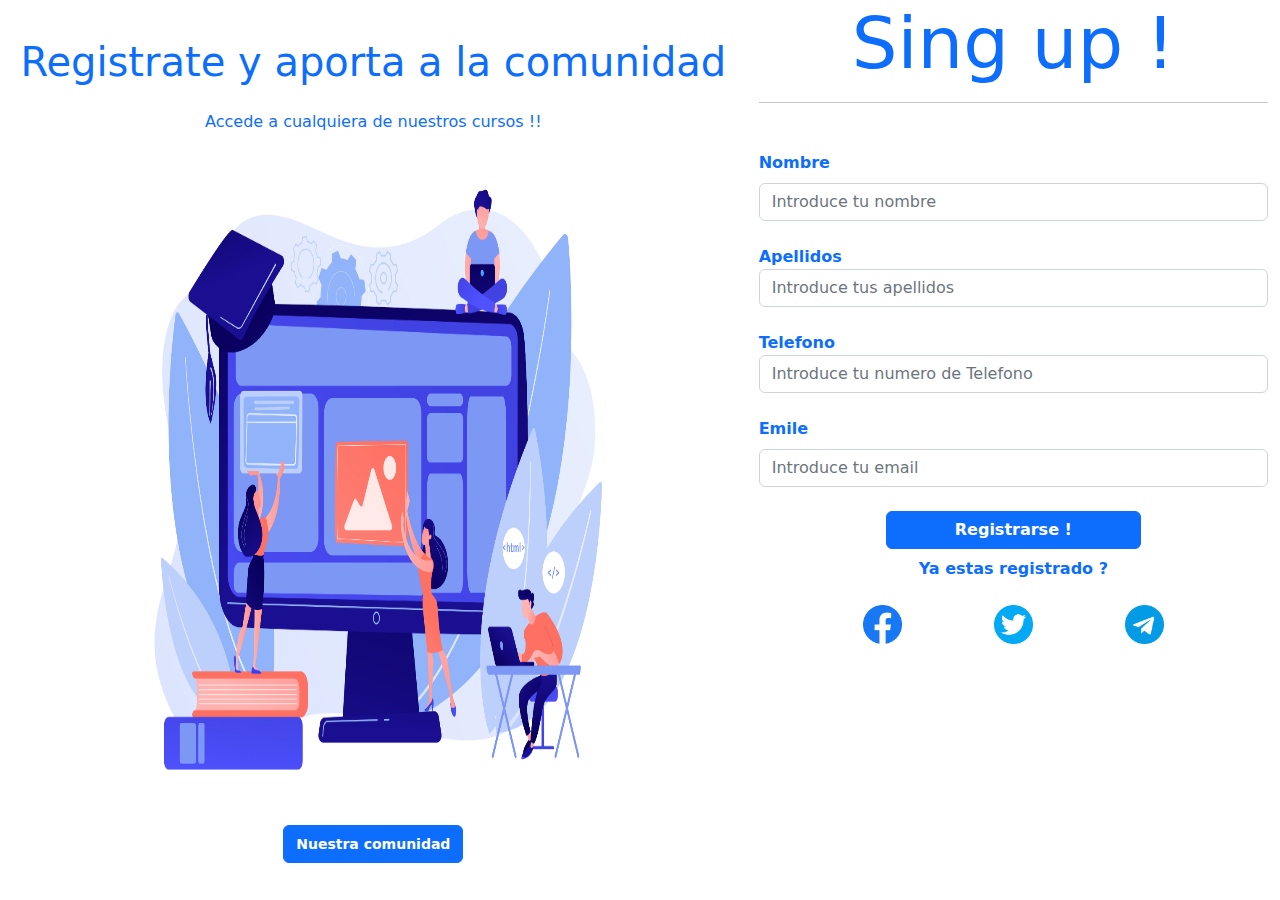
==== ZeroProject/usersInfo/plantillas/autenticacion/registrarse.html @ 6b2b47ce "reestructurandi sistema de ficheros" ====
<!DOCTYPE html>
<html lang="en">
<head>
    <meta charset="UTF-8">
    <meta http-equiv="X-UA-Compatible" content="IE=edge">
    <meta name="viewport" content="width=device-width, initial-scale=1.0">
    <title>Formulario</title>
    <link rel="stylesheet" href="./bootstrap-css/bootstrap.min.css">
    <link rel="stylesheet" href="./formulario.css">
</head>
<body>
    <section class="container-fluid">
        <article class="row ">
            <div class="col col-7 d-flex flex-column justify-content-center align-items-center text-primary div-img">
                <h1 class="d-block">Registrate y aporta a la comunidad</h1>
                <p class="mt-3">Accede a cualquiera de nuestros cursos !!</p>
                <img src="./imgs/para_form.jpg" class="w-75 h-75">
                <button class="btn btn-primary"><a href="#" class="text-decoration-none text-white"><small><b>Nuestra comunidad</b></small></a></button>
            </div>
            <div class="col col-5 div-formulario">
                <p class="display-2 text-center text-primary"><b>Sing up !</b></p>
                <hr>
                <form class="mt-5">
                    <div>
                        <label class="form-label text-primary"><b>Nombre</b></label>
                        <input type="text" name="nombre" class="form-control" placeholder="Introduce tu nombre">
                    </div>
                    <br>
                    <div>
                        <label class="from-label text-primary"><b>Apellidos</b></label>
                        <input type="text" name="apellidos" placeholder="Introduce tus apellidos" class="form-control">
                    </div>    
                    <br>
                    <div>
                        <label class="from-label text-primary"><b>Telefono</b></label>
                        <input type="number" name="tfno" class="form-control" placeholder="Introduce tu numero de Telefono">
                    </div>
                    <br>
                    <div>
                        <label class="form-label text-primary"><b>Emile</b></label>
                        <input class="form-control" name="email" placeholder="Introduce tu email" type="email">
                    </div>
                    <br>
                    <div class="d-flex justify-content-evenly align-items-center">
                        <button class="btn btn-primary text-white w-50 ">
                            <!--<img src="./imgs/send (1).png" class="message">-->
                            <b>Registrarse !</b></button>
                    </div>

                    <div class="d-flex justify-content-center mt-2">
                        <a href="#" class="text-decoration-none text-primary"><b>Ya estas registrado ?</b></a>
                    </div>

                    <div class="container mt-4 d-flex justify-content-evenly align-items-center">
                        <img src="./imgs/facebook.png" class="icon">
                        <img src="./imgs/gorjeo.png" class="icon">
                        <img src="./imgs/telegrama.png" class="icon">
                    </div>
</body>
</html>
---- ZeroProject/usersInfo/plantillas/autenticacion/formulario.css ----
* {
    box-sizing: border-box;
    padding: 0;
    margin: 0;
}

.div-img {
    height: 100vh;
}

.div-formulario {
    height: 100vh;
}

.icon {
    width: 8%;
    height: 8%;
}

.message {
    width: 12%;
    height: 12%;
}
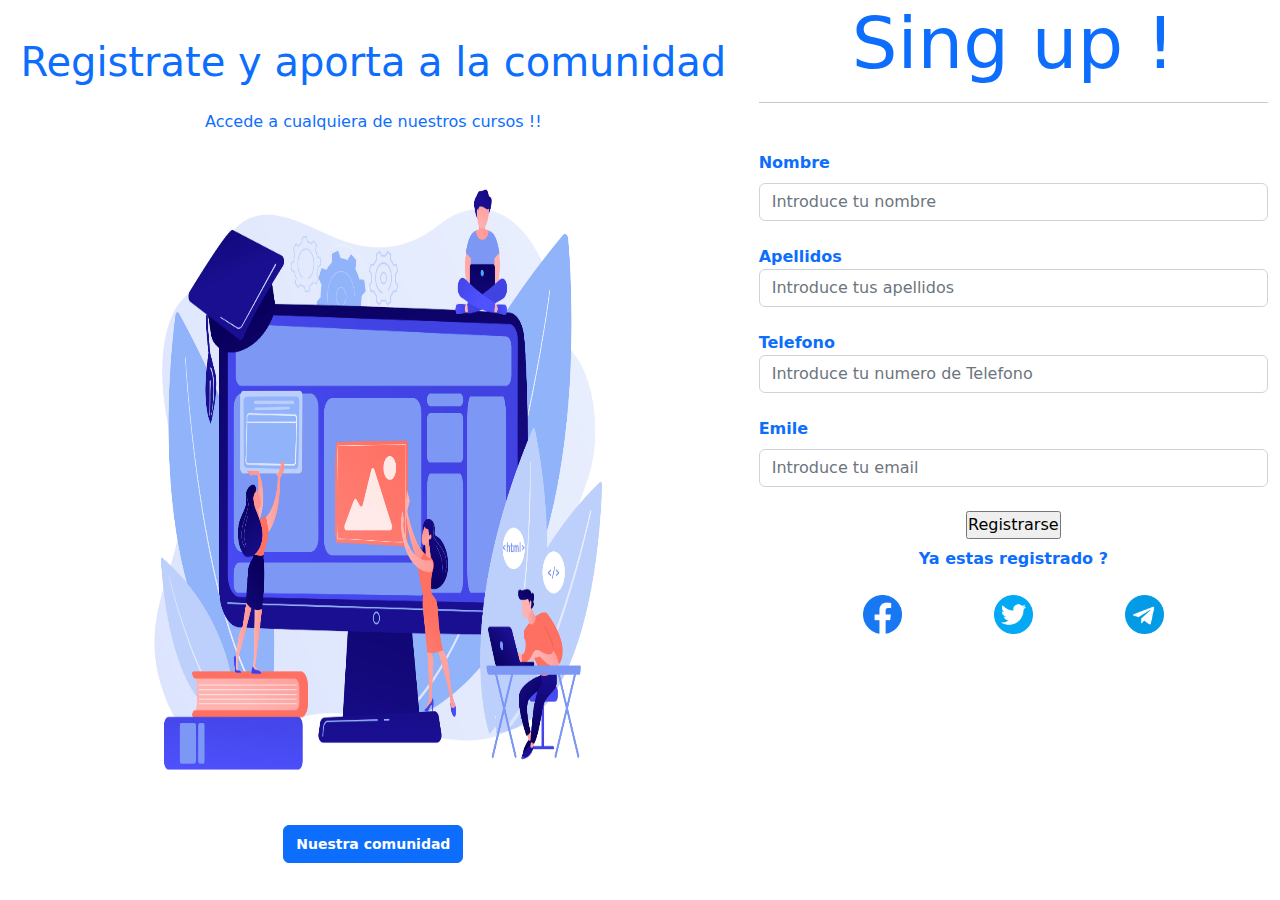
==== commit 7780d77f: "pasando de registro a autenticacion" ====
--- a/ZeroProject/usersInfo/plantillas/autenticacion/registrarse.html
+++ b/ZeroProject/usersInfo/plantillas/autenticacion/registrarse.html
@@ -42,9 +42,10 @@
                     </div>
                     <br>
                     <div class="d-flex justify-content-evenly align-items-center">
-                        <button class="btn btn-primary text-white w-50 ">
-                            <!--<img src="./imgs/send (1).png" class="message">-->
-                            <b>Registrarse !</b></button>
+                                                <!--<img src="./imgs/send (1).png" class="message">-->
+                            <form action="/prueba/" method="GET">
+                                <input type="submit" value="Registrarse">
+                            </form>
                     </div>
 
                     <div class="d-flex justify-content-center mt-2">
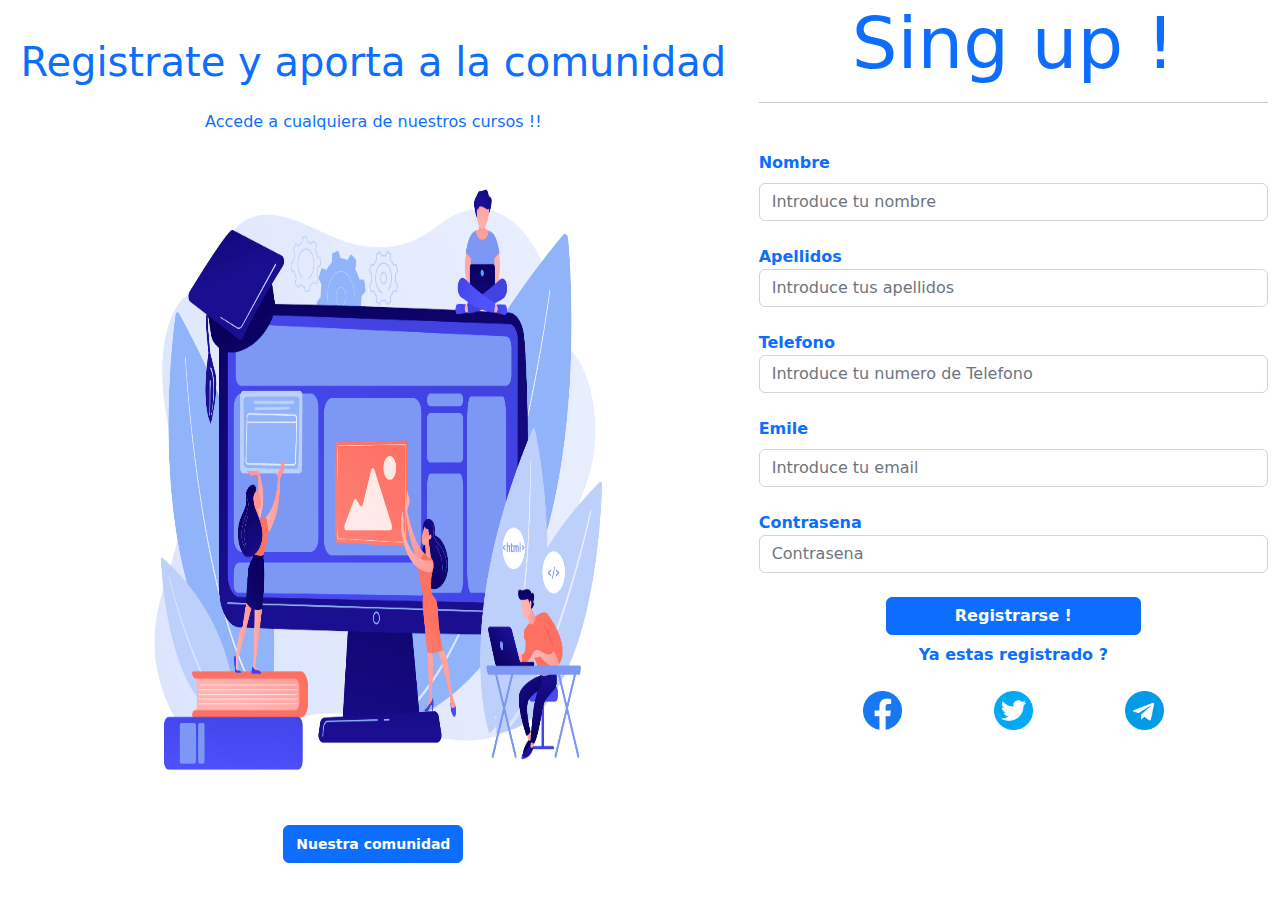
==== commit 31d05bed: "listo" ====
--- a/ZeroProject/usersInfo/plantillas/autenticacion/registrarse.html
+++ b/ZeroProject/usersInfo/plantillas/autenticacion/registrarse.html
@@ -11,9 +11,9 @@
 <body>
     <section class="container-fluid">
         <article class="row ">
-            <div class="col col-7 d-flex flex-column justify-content-center align-items-center text-primary div-img">
+            <div class="col col-7 d-flex flex-column justify-content-center align-items-center text-primary div-img div1">
                 <h1 class="d-block">Registrate y aporta a la comunidad</h1>
-                <p class="mt-3">Accede a cualquiera de nuestros cursos !!</p>
+                <p class="mt-3 text-center">Accede a cualquiera de nuestros cursos !!</p>
                 <img src="./imgs/para_form.jpg" class="w-75 h-75">
                 <button class="btn btn-primary"><a href="#" class="text-decoration-none text-white"><small><b>Nuestra comunidad</b></small></a></button>
             </div>
@@ -41,18 +41,22 @@
                         <input class="form-control" name="email" placeholder="Introduce tu email" type="email">
                     </div>
                     <br>
-                    <div class="d-flex justify-content-evenly align-items-center">
-                                                <!--<img src="./imgs/send (1).png" class="message">-->
-                            <form action="/prueba/" method="GET">
-                                <input type="submit" value="Registrarse">
-                            </form>
+                    <div>
+                        <label class="form-lable text-primary"><b>Contrasena</b></label>
+                        <input class="form-control" name="contrasena" type="text" placeholder="Contrasena">
+                    </div>
+                    <br>
+                    <div class="d-flex justify-content-evenly align-items-center div-btn">
+                        <button class="btn btn-primary text-white w-50 ">
+                            <!--<img src="./imgs/send (1).png" class="message">-->
+                            <b>Registrarse !</b></button>
                     </div>
 
                     <div class="d-flex justify-content-center mt-2">
                         <a href="#" class="text-decoration-none text-primary"><b>Ya estas registrado ?</b></a>
                     </div>
 
-                    <div class="container mt-4 d-flex justify-content-evenly align-items-center">
+                    <div class="container mt-4 d-flex justify-content-evenly align-items-center icons">
                         <img src="./imgs/facebook.png" class="icon">
                         <img src="./imgs/gorjeo.png" class="icon">
                         <img src="./imgs/telegrama.png" class="icon">
--- a/ZeroProject/usersInfo/plantillas/autenticacion/formulario.css
+++ b/ZeroProject/usersInfo/plantillas/autenticacion/formulario.css
@@ -20,4 +20,49 @@
 .message {
     width: 12%;
     height: 12%;
+}
+
+@media(max-width:850px){
+    section {
+        min-height: 100vh;
+    }
+    article {
+        display: flex;
+        flex-flow: column wrap;
+        justify-content: center;
+        align-items: center;
+        min-height: 100vh;
+    }
+
+    h1 {
+        text-align: center;
+    }
+
+    .icons {
+        display: flex;
+        flex-flow: column wrap;
+        justify-content: center;
+        align-items: center;
+        min-height: 40vh;
+    }
+
+    .icon {
+        width: 15%;
+    }
+
+    form a {
+        text-align: center;
+    }
+
+    .div-btn {
+        min-width: 30vw;
+    }
+
+    .div1 {
+        width: 100%;
+    }
+
+    .div-formulario{
+        width: 100%;
+    }
 }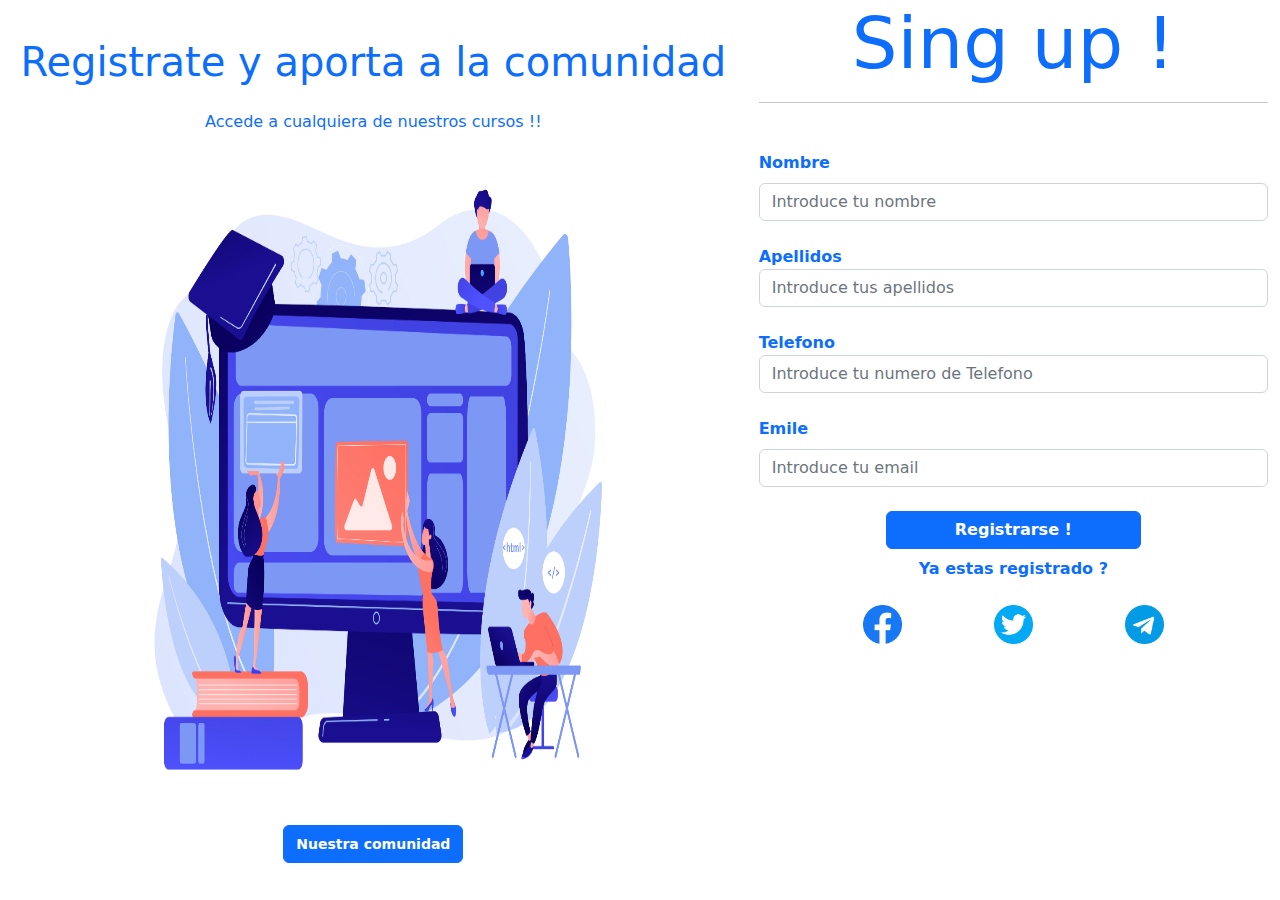
==== commit 24c8b036: "listo" ====
--- a/ZeroProject/usersInfo/plantillas/autenticacion/registrarse.html
+++ b/ZeroProject/usersInfo/plantillas/autenticacion/registrarse.html
@@ -41,12 +41,7 @@
                         <input class="form-control" name="email" placeholder="Introduce tu email" type="email">
                     </div>
                     <br>
-                    <div>
-                        <label class="form-lable text-primary"><b>Contrasena</b></label>
-                        <input class="form-control" name="contrasena" type="text" placeholder="Contrasena">
-                    </div>
-                    <br>
-                    <div class="d-flex justify-content-evenly align-items-center div-btn">
+                    <div class="d-flex justify-content-evenly align-items-center">
                         <button class="btn btn-primary text-white w-50 ">
                             <!--<img src="./imgs/send (1).png" class="message">-->
                             <b>Registrarse !</b></button>
